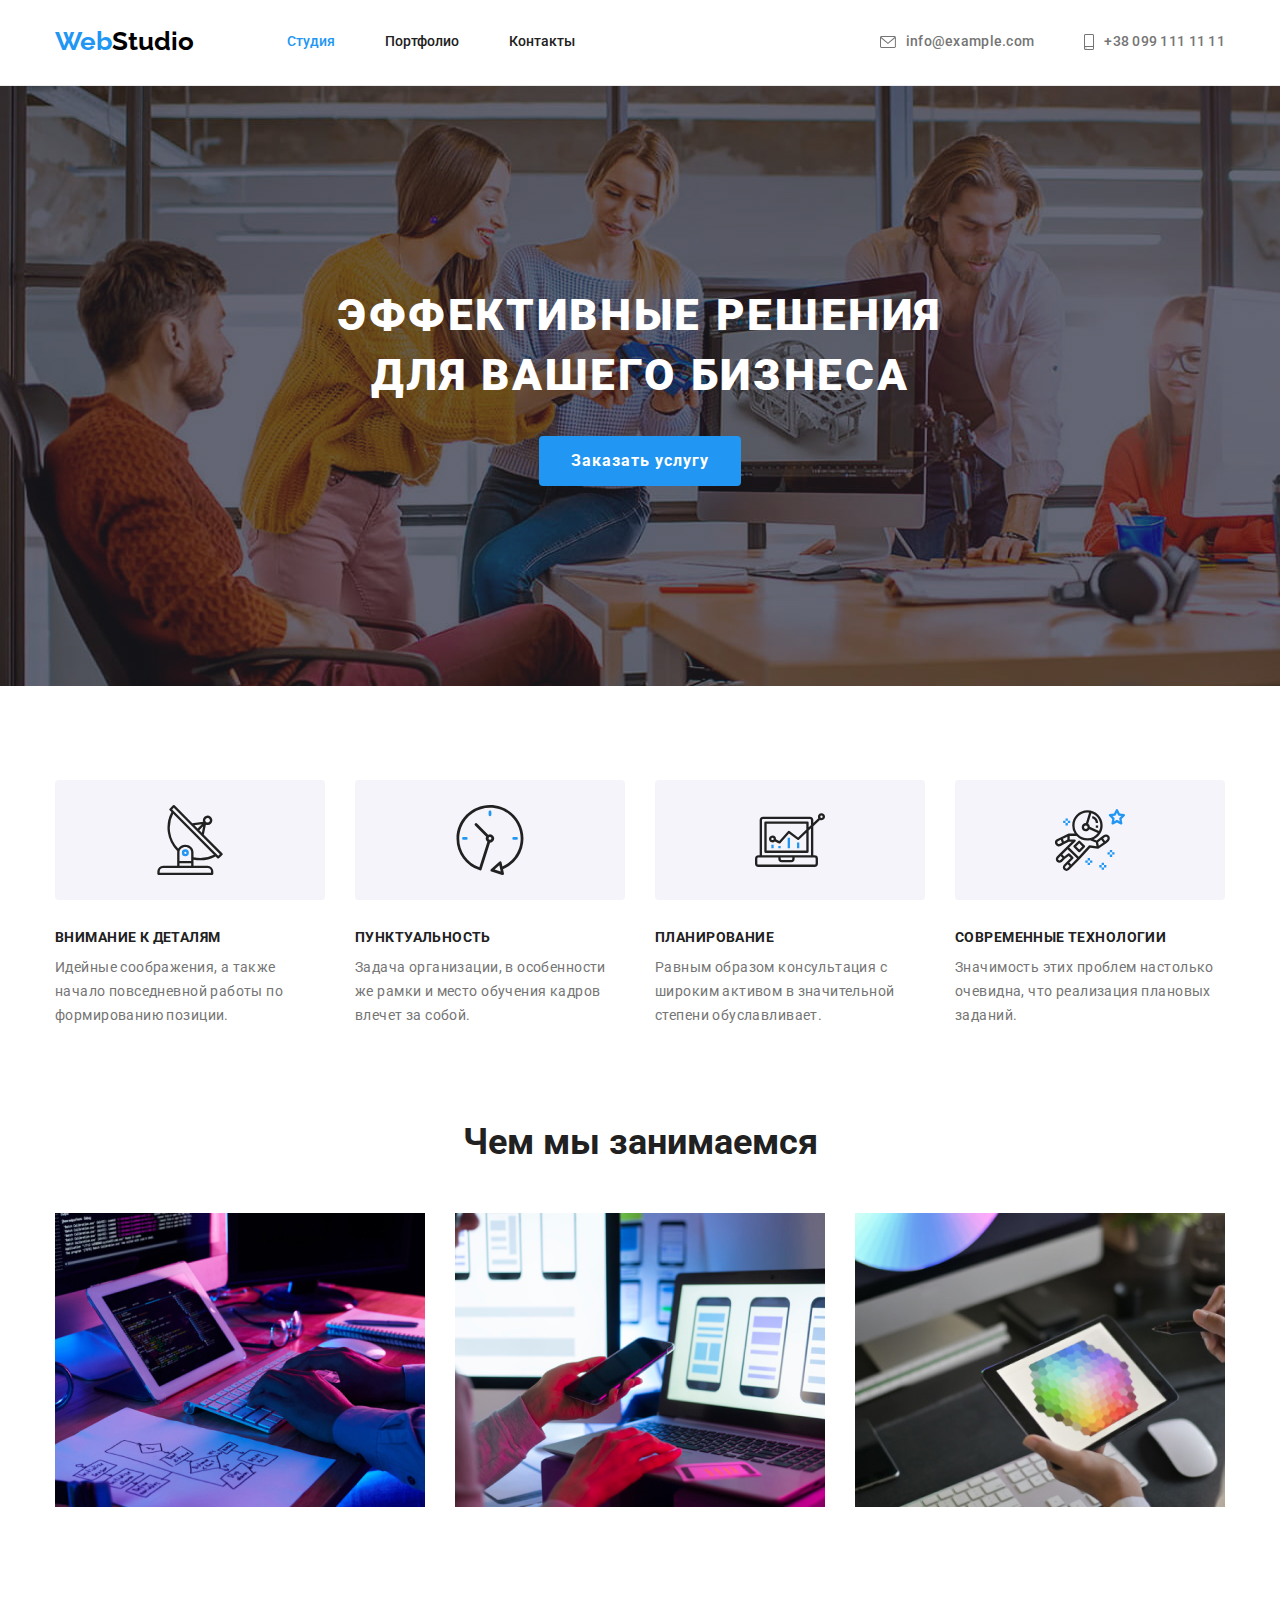
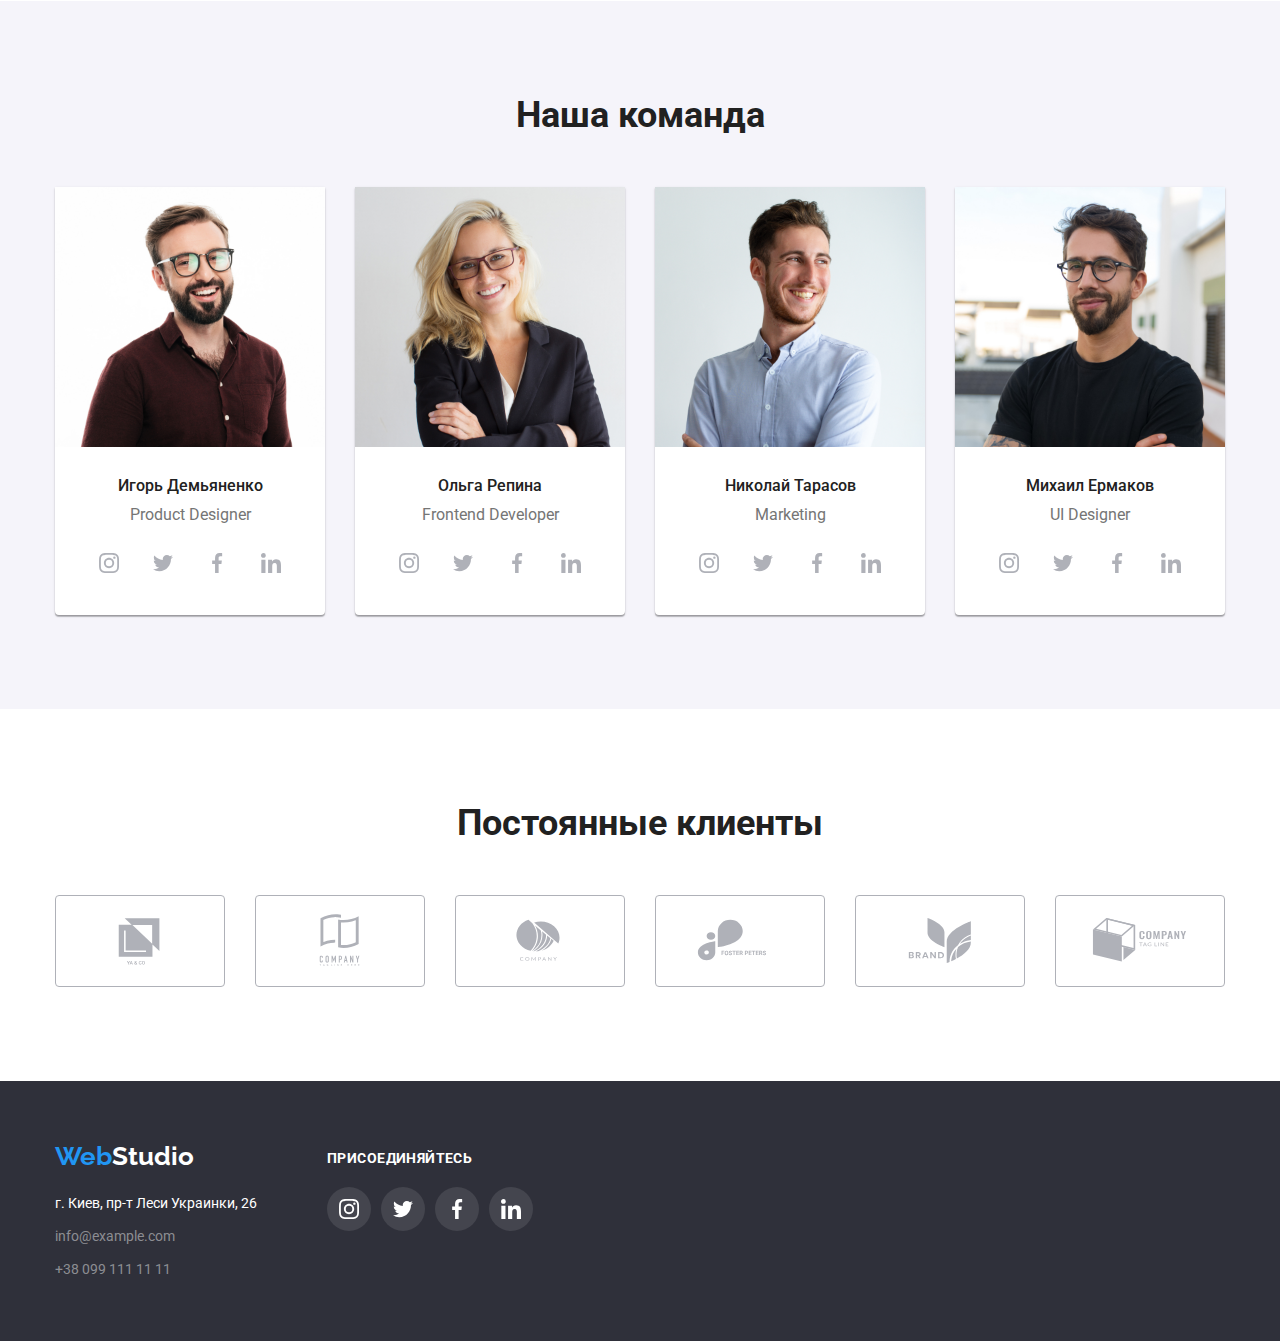
==== index.html @ 83540728 "Initial commit" ====
<!DOCTYPE html>
<html lang="ru">
  <head>
    <meta charset="UTF-8" />
    <meta name="description" content="A description of the page" />
    <title>Webstudio</title>
    <!--Основные шрифты-->
    <link rel="preconnect" href="https://fonts.googleapis.com" />
    <link rel="preconnect" href="https://fonts.gstatic.com" crossorigin />
    <link
      href="https://fonts.googleapis.com/css2?family=Raleway:wght@700&family=Roboto:wght@400;500;700;900&display=swap"
      rel="stylesheet"
    />

    <!-- modern-normalisd-->
    <link
      rel="stylesheet"
      href="https://cdn.jsdelivr.net/npm/modern-normalize@1.1.0/modern-normalize.min.css"
    />

    <link rel="stylesheet" href="./css/styles.css" />
  </head>

  <body>
    <!--шапка страницы-->
    <header class="header section">
      <div class="container main-nav-list">
        <nav class="header-main-nav">
          <a class="header-logo" lang="en" href="./index.html"
            ><span class="header-logo-accent">Web</span>Studio</a
          >

          <ul class="header-items">
            <li class="heder-nav-list">
              <a class="header-nav current" href="./index.html">Студия</a>
            </li>
            <li class="heder-nav-list">
              <a class="header-nav" href="portfolio.html">Портфолио</a>
            </li>
            <li class="heder-nav-list"><a class="header-nav" href="">Контакты</a></li>
          </ul>
        </nav>

        <ul class="header-contact-items">
          <li class="header-list">
            <a class="header-contact" href="mailto:info@example.com">
              <svg class="header-icon" width="16" height="12">
                <use class="icon-envelope" href="./imeges/icon/icons.svg#icon-envelope"></use>
              </svg>
              info@example.com
            </a>
          </li>
          <li class="header-list">
            <a class="header-contact" href="tel+380991111111">
              <svg class="header-icon" width="10" height="16">
                <use class="icon-smartphone" href="./imeges/icon/icons.svg#icon-smartphone"></use>
              </svg>
              +38 099 111 11 11
            </a>
          </li>
        </ul>
      </div>
    </header>

    <!--Основная часть страници-->
    <main>
      <!--Логотип страницы-->
      <section class="logo-section">
        <div class="container">
          <h1 class="logo-titel">Эффективные решения для вашего бизнеса</h1>
          <button class="logo-btn btn" type="button">Заказать услугу</button>
        </div>
      </section>

      <!--Особенности-->
      <section class="features section">
        <div class="container">
          <h2 hidden class="features-titel">Особенности</h2>
          <ul class="features-section">
            <li class="features-list">
              <div class="features-list-icon">
                <svg class="features-icon">
                  <use href="./imeges/icon/icons.svg#icon-antenna"></use>
                </svg>
              </div>
              <h3 class="titel">Внимание к деталям</h3>
              <p class="about-features">
                Идейные соображения, а также начало повседневной работы по формированию позиции.
              </p>
            </li>
            <li class="features-list">
              <div class="features-list-icon">
                <svg class="features-icon">
                  <use href="./imeges/icon/icons.svg#icon-clock"></use>
                </svg>
              </div>
              <h3 class="titel">Пунктуальность</h3>
              <p class="about-features">
                Задача организации, в особенности же рамки и место обучения кадров влечет за собой.
              </p>
            </li>
            <li class="features-list">
              <div class="features-list-icon">
                <svg class="features-icon">
                  <use href="./imeges/icon/icons.svg#icon-diagram"></use>
                </svg>
              </div>
              <h3 class="titel">Планирование</h3>
              <p class="about-features">
                Равным образом консультация с широким активом в значительной степени обуславливает.
              </p>
            </li>
            <li class="features-list">
              <div class="features-list-icon">
                <svg class="features-icon">
                  <use href="./imeges/icon/icons.svg#icon-astronaut"></use>
                </svg>
              </div>
              <h3 class="titel">Современные технологии</h3>
              <p class="about-features">
                Значимость этих проблем настолько очевидна, что реализация плановых заданий.
              </p>
            </li>
          </ul>
        </div>
      </section>

      <!--Примеры работ-->
      <section class="gallery-section section">
        <div class="container">
          <h2 class="gallery-titel">Чем мы занимаемся</h2>
          <ul class="list-foto">
            <li class="gellery-list">
              <img
                class="gellery-img"
                src="./imeges/box1.jpg"
                alt="стол с планшетоми клавиатурой и схемой работы"
                width="370"
              />
            </li>
            <li class="gellery-list">
              <img
                class="gellery-img"
                src="./imeges/box2.jpg"
                alt="телефон и ноутбук синхронизация телефона с ноутбуком"
                width="370"
              />
            </li>
            <li class="gellery-list">
              <img
                class="gellery-img"
                src="./imeges/box3.jpg"
                alt="выбор цветового тона"
                width="370"
              />
            </li>
          </ul>
        </div>
      </section>

      <!--Команда-->
      <section class="team section">
        <div class="container">
          <h2 class="team-titel">Наша команда</h2>
          <ul class="team-list">
            <li class="team-section">
              <img
                class="team-img"
                src="./imeges/card1.jpg"
                alt="Портрет парня тридцати лет в коричневой рубашке"
                width="270"
              />
              <div class="team-card">
                <h3 class="titel-person">Игорь Демьяненко</h3>
                <p class="team-position">Product Designer</p>
                <ul class="socials">
                  <li class="socials-list">
                    <a class="socials-link socials-icon-instagram" href="">
                      <svg class="socials-icon" width="20" height="20">
                        <use href="./imeges/icon/icons.svg#icon-instagram"></use>
                      </svg>
                    </a>
                  </li>
                  <li class="socials-list">
                    <a class="socials-link socials-icon-twitter" href="">
                      <svg class="socials-icon" width="20" height="20">
                        <use href="./imeges/icon/icons.svg#icon-twitter"></use>
                      </svg>
                    </a>
                  </li>
                  <li class="socials-list">
                    <a class="socials-link socials-icon-facebook" href="">
                      <svg class="socials-icon" width="20" height="20">
                        <use href="./imeges/icon/icons.svg#icon-facebook"></use>
                      </svg>
                    </a>
                  </li>
                  <li class="socials-list">
                    <a class="socials-link socials-icon-linkedin" href="">
                      <svg class="socials-icon" width="20" height="20">
                        <use href="./imeges/icon/icons.svg#icon-linkedin"></use>
                      </svg>
                    </a>
                  </li>
                </ul>
              </div>
            </li>
            <li class="team-section">
              <img
                class="team-img"
                src="./imeges/card2.jpg"
                alt="Портрет Молодая красивая блондинка в черном пиджаке"
                width="270"
              />
              <div class="team-card">
                <h3 class="titel-person">Ольга Репина</h3>
                <p class="team-position">Frontend Developer</p>
                <ul class="socials">
                  <li class="socials-list">
                    <a class="socials-link socials-icon-instagram" href="">
                      <svg class="socials-icon" width="20" height="20">
                        <use href="./imeges/icon/icons.svg#icon-instagram"></use>
                      </svg>
                    </a>
                  </li>
                  <li class="socials-list">
                    <a class="socials-link socials-icon-twitter" href="">
                      <svg class="socials-icon" width="20" height="20">
                        <use href="./imeges/icon/icons.svg#icon-twitter"></use>
                      </svg>
                    </a>
                  </li>
                  <li class="socials-list">
                    <a class="socials-link socials-icon-facebook" href="">
                      <svg class="socials-icon" width="20" height="20">
                        <use href="./imeges/icon/icons.svg#icon-facebook"></use>
                      </svg>
                    </a>
                  </li>
                  <li class="socials-list">
                    <a class="socials-link socials-icon-linkedin" href="">
                      <svg class="socials-icon" width="20" height="20">
                        <use href="./imeges/icon/icons.svg#icon-linkedin"></use>
                      </svg>
                    </a>
                  </li>
                </ul>
              </div>
            </li>
            <li class="team-section">
              <img
                class="team-img"
                src="./imeges/card3.jpg"
                alt="Портрет. Веселый брюнет в голубой рубашке"
                width="270"
              />
              <div class="team-card">
                <h3 class="titel-person">Николай Тарасов</h3>
                <p class="team-position">Marketing</p>
                <ul class="socials">
                  <li class="socials-list">
                    <a class="socials-link socials-icon-instagram" href="">
                      <svg class="socials-icon" width="20" height="20">
                        <use href="./imeges/icon/icons.svg#icon-instagram"></use>
                      </svg>
                    </a>
                  </li>
                  <li class="socials-list">
                    <a class="socials-link socials-icon-twitter" href="">
                      <svg class="socials-icon" width="20" height="20">
                        <use href="./imeges/icon/icons.svg#icon-twitter"></use>
                      </svg>
                    </a>
                  </li>
                  <li class="socials-list">
                    <a class="socials-link socials-icon-facebook" href="">
                      <svg class="socials-icon" width="20" height="20">
                        <use href="./imeges/icon/icons.svg#icon-facebook"></use>
                      </svg>
                    </a>
                  </li>
                  <li class="socials-list">
                    <a class="socials-link socials-icon-linkedin" href="">
                      <svg class="socials-icon" width="20" height="20">
                        <use href="./imeges/icon/icons.svg#icon-linkedin"></use>
                      </svg>
                    </a>
                  </li>
                </ul>
              </div>
            </li>
            <li class="team-section">
              <img
                class="team-img"
                src="./imeges/card4.jpg"
                alt="портрет парня в черной рубаке на улице"
                width="270"
              />
              <div class="team-card">
                <h3 class="titel-person">Михаил Ермаков</h3>
                <p class="team-position">UI Designer</p>
                <ul class="socials">
                  <li class="socials-list">
                    <a class="socials-link socials-icon-instagram" href="">
                      <svg class="socials-icon" width="20" height="20">
                        <use href="./imeges/icon/icons.svg#icon-instagram"></use>
                      </svg>
                    </a>
                  </li>
                  <li class="socials-list">
                    <a class="socials-link socials-icon-twitter" href="">
                      <svg class="socials-icon" width="20" height="20">
                        <use href="./imeges/icon/icons.svg#icon-twitter"></use>
                      </svg>
                    </a>
                  </li>
                  <li class="socials-list">
                    <a class="socials-link socials-icon-facebook" href="">
                      <svg class="socials-icon" width="20" height="20">
                        <use href="./imeges/icon/icons.svg#icon-facebook"></use>
                      </svg>
                    </a>
                  </li>
                  <li class="socials-list">
                    <a class="socials-link socials-icon-linkedin" href="">
                      <svg class="socials-icon" width="20" height="20">
                        <use href="./imeges/icon/icons.svg#icon-linkedin"></use>
                      </svg>
                    </a>
                  </li>
                </ul>
              </div>
            </li>
          </ul>
        </div>
      </section>

      <!--Постоянные клиенты-->
      <section class="clients section">
        <div class="container">
          <h2 class="clients-titel">Постоянные клиенты</h2>
          <ul class="clients-list">
            <li class="clients-cards">
              <a class="clients-link-logo" href="">
                <svg class="clients-logo">
                  <use href="./imeges/icon/icons.svg#icon-Logo1"></use>
                </svg>
              </a>
            </li>
            <li class="clients-cards">
              <a class="clients-link-logo" href="">
                <svg class="clients-logo">
                  <use href="./imeges/icon/icons.svg#icon-Logo2"></use>
                </svg>
              </a>
            </li>
            <li class="clients-cards">
              <a class="clients-link-logo" href="">
                <svg class="clients-logo">
                  <use href="./imeges/icon/icons.svg#icon-Logo3"></use>
                </svg>
              </a>
            </li>
            <li class="clients-cards">
              <a class="clients-link-logo" href="">
                <svg class="clients-logo">
                  <use href="./imeges/icon/icons.svg#icon-Logo4"></use>
                </svg>
              </a>
            </li>
            <li class="clients-cards">
              <a class="clients-link-logo" href="">
                <svg class="clients-logo">
                  <use href="./imeges/icon/icons.svg#icon-Logo5"></use>
                </svg>
              </a>
            </li>

            <li class="clients-cards">
              <a class="clients-link-logo" href="">
                <svg class="clients-logo">
                  <use href="./imeges/icon/icons.svg#icon-Logo6"></use>
                </svg>
              </a>
            </li>
          </ul>
        </div>
      </section>
    </main>
    <!--Подвал-->
    <footer class="footer">
      <div class="container">
        <div class="address-section">
          <a class="footer-logo" lang="en" href="./index.html">
            <span class="footer-logo-accent">Web</span>Studio</a
          >
          <address class="address">
            <ul class="address-list">
              <li class="footer-contact-list">
                <a class="footer-contact-adress" href="google.maps.г.Киев,пр-т-Леси-Украинки,26">
                  г. Киев, пр-т Леси Украинки, 26</a
                >
              </li>
              <li class="footer-contact-list">
                <a class="footer-contact" href="mailto:info@example.com">info@example.com</a>
              </li>
              <li class="footer-contact-list">
                <a class="footer-contact" href="tel+380991111111">+38 099 111 11 11</a>
              </li>
            </ul>
          </address>
        </div>
        <!--Соц.сети подвл-->

        <div class="footer-social-list">
          <p class="footer-titel-link">Присоединяйтесь</p>
          <ul class="footer-socials">
            <li class="footer-link-list">
              <a class="footer-linc-icon" href="">
                <svg class="footer-icon" width="20px" height="20px">
                  <use href="./imeges/icon/icons.svg#icon-instagram"></use>
                </svg>
              </a>
            </li>
            <li class="footer-link-list">
              <a class="footer-linc-icon" href="">
                <svg class="footer-icon" width="20px" height="20px">
                  <use href="./imeges/icon/icons.svg#icon-twitter"></use>
                </svg>
              </a>
            </li>
            <li class="footer-link-list">
              <a class="footer-linc-icon" href="">
                <svg class="footer-icon" width="20px" height="20px">
                  <use href="./imeges/icon/icons.svg#icon-facebook"></use>
                </svg>
              </a>
            </li>
            <li class="footer-link-list">
              <a class="footer-linc-icon" href="">
                <svg class="footer-icon" width="20px" height="20px">
                  <use href="./imeges/icon/icons.svg#icon-linkedin"></use>
                </svg>
              </a>
            </li>
          </ul>
        </div>
      </div>
    </footer>
  </body>
</html>
---- css/styles.css ----
:root {
  --primery-text-color: #757575;
  
  --titel-text-color: #212121;
  --accent-text-color: #2196f3;
  --heder-logo-color: #000000;
  --icon-color:#AFB1B8;
  --main-background-color: #ffffff;
  --section-fond-color: #2f303a;
  --border-portfolio: #eeeeee;
  --text-color-logo-adres-btn: #ffffff;
  --text-footer: #8C8D92;
  --filter-btn-tim-fon: #f5f4fa;
  --logo-btn-hover: #188ce8;
  --footer-icon: #44454E;
  --portfolio-section-gap: 30px;
}

*,
*::before *::after {
  box-sizing: border-box;
}
/*Основные правки для всей страницы*/

body {
  background-color: var(--main-background-color);
  font-family: 'Roboto', sans-serif;
  font-size: 14px;
  line-height: 1.5;
  color: var(--primery-text-color);
}

h1,
h2,
h3,
h4,
h5,
h6,
p {
  margin-top: 0;
  margin-bottom: 0;
}

ul {
  padding-left: 0;
  margin-top: 0;
  margin-bottom: 0;
  list-style: none;
}

img {
  display: block;
  max-width: 100%;
  height: auto;
}

.container {
  width: 1200px;
  padding-left: 15px;
  padding-right: 15px;
  margin-right: auto;
  margin-left: auto;
}
.section {
  padding-top: 94px;
  padding-bottom: 94px;
}
/*шапка страницы*/
.header {
  padding-top: 24px;
  padding-bottom: 25px;
  border-bottom: 1px solid #ececec;
  flex-wrap: nowrap;
}

/*header-main-nav*/
.header-main-nav {
  display: flex;
  align-items: center;
}

/*Логотип в хедере*/

.header-logo {
  margin-right: 93px;
  font-family: Raleway;
  color: var(--heder-logo-color);
  font-size: 26px;
  font-weight: bold;
  text-decoration: none;
  cursor: default;
  line-height: 1.2;
}

.header-logo-accent {
  color: var(--accent-text-color);
}

.header-items {
  display: flex;
}

.heder-nav-list {
  margin-right: 50px;
}
.heder-nav-list:last-child {
  margin-right: 0;
}

.header-nav {
  color: var(--titel-text-color);

  padding-top: 10px;
  padding-bottom: 10px;
  display: block;

  font-weight: 500;
  text-decoration: none;

  line-height: 1.14;
}
.header-nav:hover,
.header-nav:focus {
  color: var(--accent-text-color);
}
.header-nav.current {
  color: var(--accent-text-color);
}

/* .heder-contact-list {}*/
 

.header-contact-items {
  margin-left: auto;
  display: flex;
  align-items: center
}
.main-nav-list {
  display: flex;
}
.header-list {
  margin-left: 50px;
}

.header-list:first-child {
  margin-left: 0;
}

.header-contact {
  display: flex;
  align-items: center;
  color: var(--primery-text-color);
  text-decoration: none;
  font-weight: 500;
  line-height: 1.14;
  letter-spacing: 0.02em;
}
.header-contact:hover,
.header-contact:focus {
  color: var(--accent-text-color);
}

.header-icon {
  display: inline-block;
  margin-right: 10px;
  fill: currentColor;
 
}

/*Логотип страницы*/
.logo-section {

  padding-top: 200px;
  padding-bottom: 200px;
  text-align: center;
  background-color: var(--section-fond-color);

  max-width: 1600px;
  min-height: 600px;
  margin-left: auto;
  margin-right: auto;
  
  background-image: linear-gradient(to right,rgba(47, 48, 58, 0.4),rgba(47, 48, 58, 0.4)),
  url(../imeges/imgfon.jpg);
  background-size: cover;
  background-repeat: no-repeat;
}

.logo-titel {
  width: 696px;
  margin: auto;
  color: var(--text-color-logo-adres-btn);
  font-size: 44px;
  font-weight: 900;
  line-height: 1.36;
  letter-spacing: 0.06em;
  font-family: Roboto;
  text-transform: uppercase;
}

.logo-btn {
  margin-top: 30px;
  padding: 10px 32px;
  min-width: 13px;
  color: var(--text-color-logo-adres-btn);
  background-color: var(--accent-text-color);
  font-size: 16px;
  font-weight: bold;
  cursor: pointer;
  line-height: 1.87;
  align-items: center;
  letter-spacing: 0.06em;
  border-radius: 4px;
  border: 0;
}
.logo-btn:hover,
.logo-btn:focus {
  background-color: var(--logo-btn-hover);
}

/*Основная часть страници*/

/*Особенности*/
.features {
  width: 1200px;
  margin: auto;
}
.features-list-icon{
  display: flex;
  align-items: center;
  justify-content: center;
  background: var(--filter-btn-tim-fon);
  border-radius: 4px;
  padding: 0;
  margin-bottom: 30px;
  width: 270px;
  height: 120px;
}

.features-icon{
  
  margin: 0px;
  width: 70px;
  height: 70px;
}

.titel {
  margin-bottom: 10px;
  color: var(--titel-text-color);
  font-weight: bold;
  font-size: 14px;
  line-height: 1.14;
  letter-spacing: 0.03em;
  text-transform: uppercase;
}
.features-section {
  display: flex;
  margin-top: 0;
  margin-bottom: 0;
}

.features-list {
  letter-spacing: 0.03em;
  margin-right: 30px;
  width: 270px;
}
.features-list:last-child {
  margin-right: 0;
}

.about-features {
  color: var(--primery-text-color);
  line-height: 1.71;
  letter-spacing: 0, 03em;
}

/*Примеры робот*/

.gallery-section {
  padding-top: 0;
}

.list-foto {
  display: flex;
}

.gallery-titel {
  margin-bottom: 50px;
  color: var(--titel-text-color);
  font-weight: bold;
  font-size: 36px;
  line-height: 1.16;
  text-align: center;
}
.gellery-list {
  margin-right: 30px;
}
.gellery-list:last-child {
  margin-right: 0;
}

/*Команда   */
.team {
  background-color: var(--filter-btn-tim-fon);
}
.team-list {
  display: flex;
}
.team-titel {
  margin-bottom: 50px;
  text-align: center;
  font-size: 36px;
  line-height: 1.16;
}
.team-section {
  text-align: center;
  margin-right: 30px;
  border-radius: 0px 0px 4px 4px;
  box-shadow: 0px 1px 3px rgba(0, 0, 0, 0.12), 0px 1px 1px rgba(0, 0, 0, 0.14),
    0px 2px 1px rgba(0, 0, 0, 0.2);
  background: var(--main-background-color);
}
.team-section:last-child {
  margin-right: 0;
}
.team-img {
  margin-bottom: 30px;
}

.team-titel,
.titel {
  color: var(--titel-text-color);
}
.titel-person {
  margin-bottom: 10px;
  color: var(--titel-text-color);
  font-weight: 500;
  font-size: 16px;
  line-height: 1.18;
}

.team-position {
  margin-bottom: 16px;
  color: var(--primery-text-color);
  font-size: 16px;
  line-height: 1.18;
}
/* Иконки соц.сетей*/
.socials{
  display: flex;
  justify-content: center;
  gap: 10px;
  margin: 16px 30px 30px 30px;
  
}

.socials-link {
  display: flex; 
  justify-content: center;
  align-items: center;
  border-radius: 50%;
  width: 44px;
  height: 44px;
  fill: var(--icon-color);
}

.socials-link:hover,
.socials-link:focus{
  fill: var(--text-color-logo-adres-btn);
  background: var(--accent-text-color);
}


/*Постоянные клиенты*/

.clients-titel{
 margin-bottom: 50px;
 text-align: center;
 font-size: 36px;
 line-height: 1.16;
 color: var(--titel-text-color);
}
.clients-list{
  display: flex;
  gap: 30px;
}

.clients-link-logo {
  display: flex;
    align-items: center;
    justify-content: center;
    width: 170px;
    height: 92px;
    border: 1px solid var(--icon-color);
    border-radius: 4px;
}

.clients-link-logo:hover,
.clients-link-logo:focus{
border-color: var(--accent-text-color);
}

.clients-link-logo:hover >
.clients-logo,
.clients-link-logo:focus >
.clients-logo{
  fill: var(--accent-text-color);
}

.clients-logo{
width: 106px;
height: 60px;
fill: var(--icon-color);
}

.clients-logo:hover,
.clients-logo:focus{
 fill: var(--accent-text-color) ;
}



/*Подвал */
.footer .container{
  display: flex;
}

.footer {
  padding-top: 60px;
  padding-bottom: 60px;
  background-color: var(--section-fond-color);
}

.footer-logo {
  display: block;
  font-family: Raleway;
  color: var(--text-color-logo-adres-btn);
  font-weight: bold;
  text-decoration: none;
  cursor: default;
  font-size: 26px;
  line-height: 1.19;
  margin-bottom: 20px;
  
}

.footer-logo-accent {
  color: var(--accent-text-color);
}

.footer-contact-list {
  margin-bottom: 9px;
}
.footer-contact-list:last-child {
  margin-bottom: 0px;
}
.footer-contact-adress {
  color: var(--text-color-logo-adres-btn);
  text-decoration: none;

  line-height: 1.71;
  font-style: normal;
  display: block;
}

.footer-contact{
  text-decoration: none;
    line-height: 1.71;
    font-style: normal;
    display: block;
    color: var(--text-footer);
}

.footer-contact:hover,
.footer-contact:focus {
  color: var(--text-color-logo-adres-btn);
}

/*Социальные сети футер*/
.footer-social-list{
  display: inline-block;
  width: 206px;
  height: 80px;
  justify-content: center;
  align-items: center;
  margin-top: 10px;
  margin-left: 70px;
}

.footer-titel-link {
  margin-bottom: 20px;
  color: var(--text-color-logo-adres-btn);
  font-weight: bold;
  font-size: 14px;
  line-height: 1.14;
  letter-spacing: 0.03em;
  text-transform: uppercase;
}
.footer-socials{
  display: flex;
}
.footer-link-list{
margin-right: 10px;
}
.footer-link-list:last-child{
margin-right: 0px;
}

.footer-linc-icon{ 
  display: inline-flex;
  justify-content: center;
  align-items: center;
  border-radius: 50%;
  width: 44px;
  height: 44px;
  background-color: var(--footer-icon);
}


.footer-linc-icon:hover,
.footer-linc-icon:focus{
background-color: var(--accent-text-color);
}

.footer-icon{
fill: var(--text-color-logo-adres-btn);
  
}

/*Портфолио*/

/*Кнопки фильтра*/
.list-btn {
  display: flex;
  justify-content: center;
  margin-bottom: 50px;
}

.filtr-btn {
  margin-right: 8px;
  padding: 6px 22px;
  letter-spacing: 0.06em;
  border-radius: 4px;
  border: 0;

  color: var(--titel-text-color);
  background: var(--filter-btn-tim-fon);
  font-size: 16px;
  font-weight: 500;
  cursor: pointer;
  line-height: 1.62;
}
.filtr-btn:hover,
.filtr-btn:focus {
  color: var(--text-color-logo-adres-btn);
  background: var(--accent-text-color);
  box-shadow: 0px 3px 1px rgba(0, 0, 0, 0.1), 0px 1px 2px rgba(0, 0, 0, 0.08), 0px 2px 2px rgba(0, 0, 0, 0.12);
}

.activ-btn{
  color: var(--text-color-logo-adres-btn);
    background: var(--accent-text-color);
}

/* Галерея портфолио */
.list-portfolio {
  display: flex;
  flex-wrap: wrap;
}

.list-portfolio > .portfolio-section {
  width: calc((100% - 60px) / 3);
  margin-right: 30px;
  margin-bottom: 30px;
}

.portfolio-link {
  display: block;
  text-decoration: none;
}

.portfolio-link:hover,
.portfolio-link:focus{
  box-shadow: 0px 1px 1px rgba(0, 0, 0, 0.12), 0px 4px 4px rgba(0, 0, 0, 0.06), 1px 4px 6px rgba(0, 0, 0, 0.16);
}

.portfolio-section:nth-child(3n) {
  margin-right: 0;
}

.portfolio-section:nth-last-child(-n + 3) {
  margin-bottom: 0;
}
.portfolio-card {
  border-left: 1px solid var(--border-portfolio);
  border-right: 1px solid var(--border-portfolio);
  border-bottom: 1px solid var(--border-portfolio);
  padding: 20px 24px;
}
.portfolio-titel {
  margin-bottom: 4px;
  color: var(--titel-text-color);
  font-weight: bold;
  font-size: 18px;
  line-height: 2;
  letter-spacing: 0.06em;
}
.about-portfolio {
  color: var(--primery-text-color);
  font-size: 16px;
  line-height: 1.87;
}
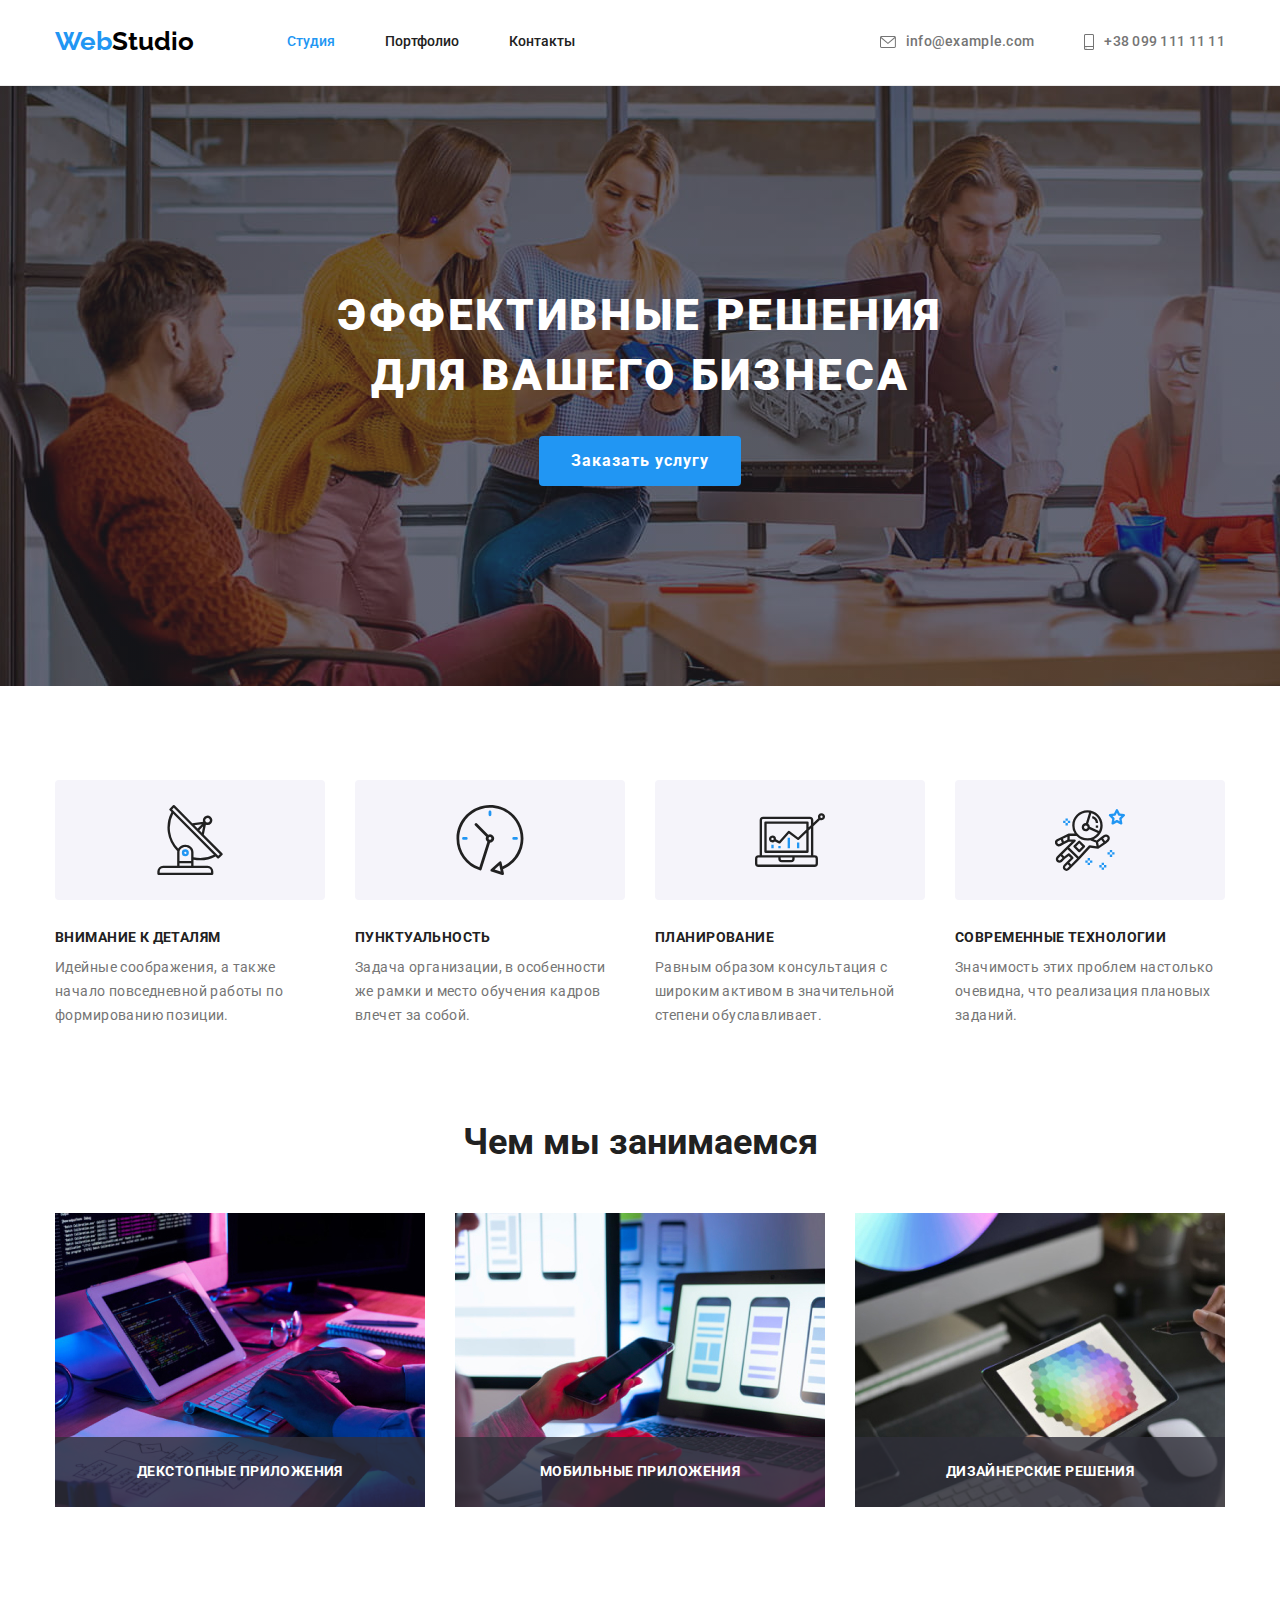
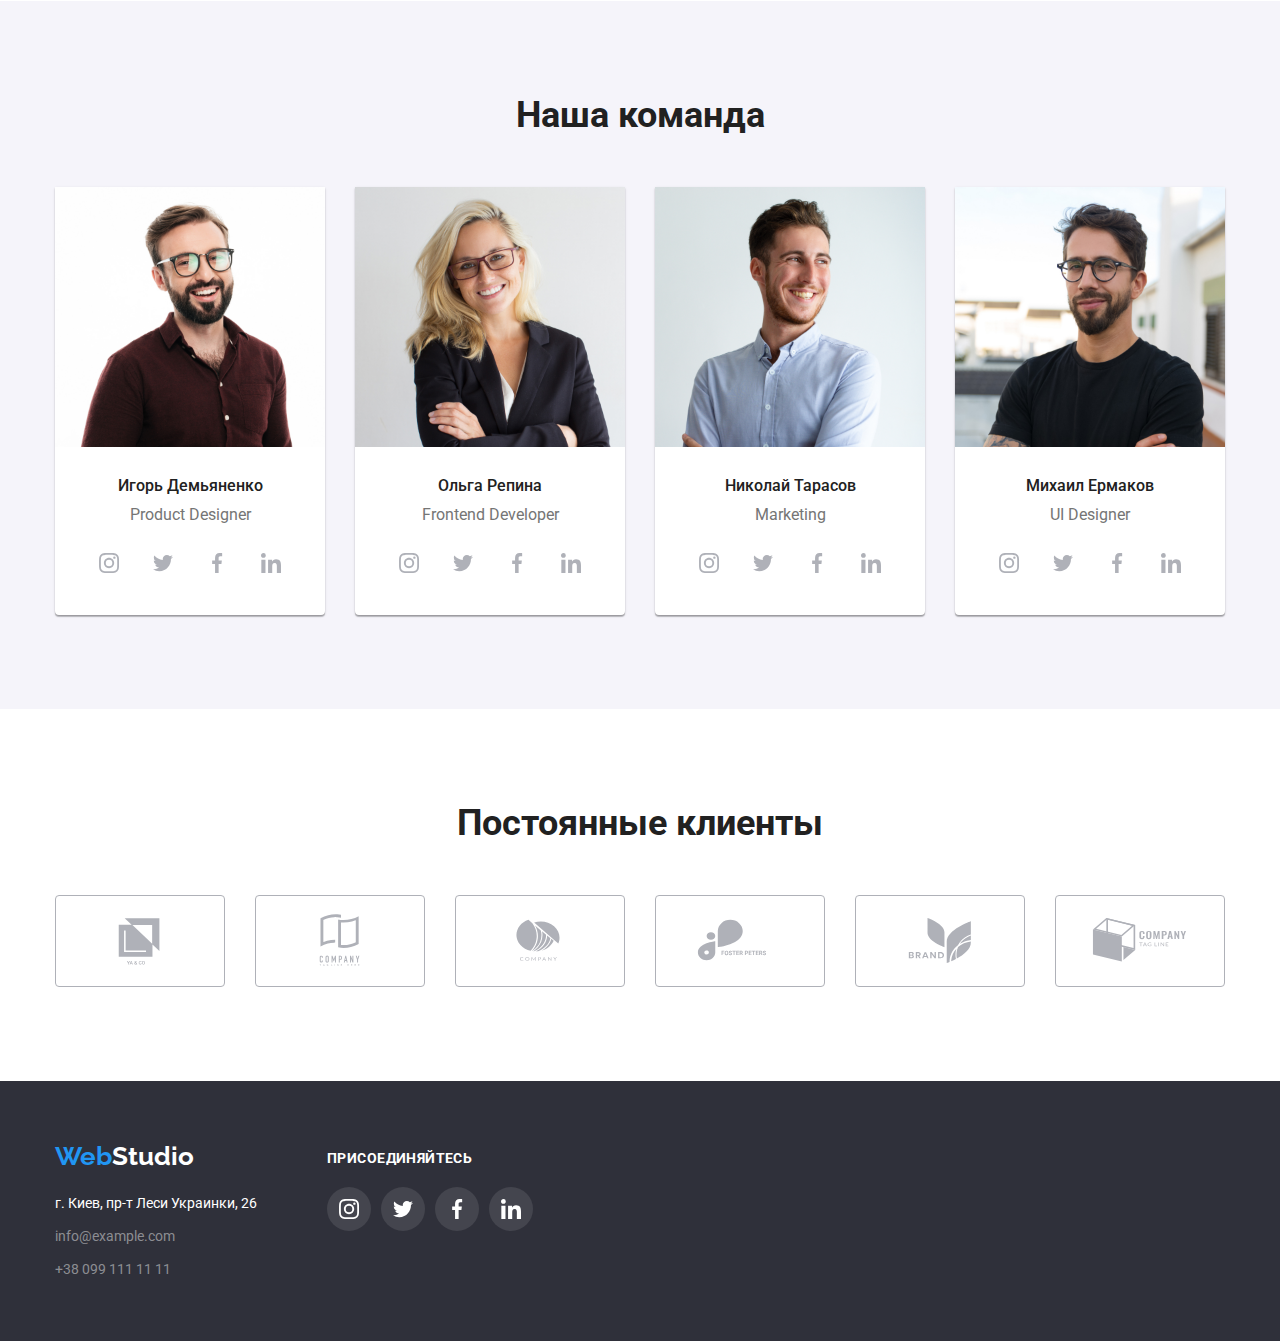
==== commit 8dc3dd71: "оформила секцию-чем мы занимаемся" ====
--- a/index.html
+++ b/index.html
@@ -137,6 +137,9 @@
                 alt="стол с планшетоми клавиатурой и схемой работы"
                 width="370"
               />
+              <div class="gellery-modal">
+                <p class="gellery-text">Декстопные приложения</p>
+              </div>
             </li>
             <li class="gellery-list">
               <img
@@ -145,6 +148,9 @@
                 alt="телефон и ноутбук синхронизация телефона с ноутбуком"
                 width="370"
               />
+              <div class="gellery-modal">
+                <p class="gellery-text">Мобильные приложения</p>
+              </div>
             </li>
             <li class="gellery-list">
               <img
@@ -153,6 +159,9 @@
                 alt="выбор цветового тона"
                 width="370"
               />
+              <div class="gellery-modal">
+                <p class="gellery-text">Дизайнерские решения</p>
+              </div>
             </li>
           </ul>
         </div>
--- a/css/styles.css
+++ b/css/styles.css
@@ -14,6 +14,8 @@
   --logo-btn-hover: #188ce8;
   --footer-icon: #44454E;
   --portfolio-section-gap: 30px;
+
+  --animation: cubic-bezier(0.4, 0, 0.2, 1);
 }
 
 *,
@@ -118,6 +120,10 @@
   text-decoration: none;
 
   line-height: 1.14;
+
+  transition-property: color;
+  transition-duration: 250ms;
+  transition-timing-function:var(--animation);
 }
 .header-nav:hover,
 .header-nav:focus {
@@ -154,6 +160,11 @@
   font-weight: 500;
   line-height: 1.14;
   letter-spacing: 0.02em;
+
+  transition-property: color;
+  transition-duration: 250ms;
+  transition-timing-function: var(--animation);
+
 }
 .header-contact:hover,
 .header-contact:focus {
@@ -212,6 +223,10 @@
   letter-spacing: 0.06em;
   border-radius: 4px;
   border: 0;
+
+  transition-property: background-color;
+  transition-duration: 250ms;
+  transition-timing-function: var(--animation);
 }
 .logo-btn:hover,
 .logo-btn:focus {
@@ -238,7 +253,6 @@
 }
 
 .features-icon{
-  
   margin: 0px;
   width: 70px;
   height: 70px;
@@ -293,10 +307,38 @@
   text-align: center;
 }
 .gellery-list {
+  position: relative;
   margin-right: 30px;
 }
 .gellery-list:last-child {
   margin-right: 0;
+
+}
+
+
+.gellery-modal{
+  display: flex;
+  justify-content: center;
+  align-items: center;
+  position: absolute;
+  bottom: 0px;
+  width: 370px;
+  height: 70px;
+  background-color:rgba(47, 48, 58, 0.8);
+ 
+}
+.gellery-text{
+  color: var(--text-color-logo-adres-btn);
+      font-weight: bold;
+        font-size: 14px;
+        line-height: 1.14;
+        letter-spacing: 0.03em;
+        text-transform: uppercase;
+ /* text-align: center;
+ font-weight: bold;
+  font-size: 14px;
+  line-height: 1.14;
+  letter-spacing: 0.03em; */
 }
 
 /*Команда   */
@@ -362,12 +404,17 @@
   width: 44px;
   height: 44px;
   fill: var(--icon-color);
+
+  transition-property: fill;
+  transition-property: background-color;
+  transition-duration: 250ms;
+  transition-timing-function: var(--animation);
 }
 
 .socials-link:hover,
 .socials-link:focus{
   fill: var(--text-color-logo-adres-btn);
-  background: var(--accent-text-color);
+  background-color: var(--accent-text-color);
 }
 
 
@@ -393,6 +440,11 @@
     height: 92px;
     border: 1px solid var(--icon-color);
     border-radius: 4px;
+
+    transition-property: border-color;
+    transition-property: fill;
+    transition-duration: 250ms;
+    transition-timing-function: var(--animation);
 }
 
 .clients-link-logo:hover,
@@ -411,6 +463,10 @@
 width: 106px;
 height: 60px;
 fill: var(--icon-color);
+
+transition-property:fill;
+transition-duration: 250ms;
+transition-timing-function: var(--animation);
 }
 
 .clients-logo:hover,
@@ -469,6 +525,10 @@
     font-style: normal;
     display: block;
     color: var(--text-footer);
+
+    transition-property: color;
+    transition-duration: 250ms;
+    transition-timing-function: var(--animation);
 }
 
 .footer-contact:hover,
@@ -514,8 +574,11 @@
   width: 44px;
   height: 44px;
   background-color: var(--footer-icon);
-}
-
+
+  transition-property: background-color;
+  transition-duration: 250ms;
+  transition-timing-function: var(--animation);
+}
 
 .footer-linc-icon:hover,
 .footer-linc-icon:focus{
@@ -549,6 +612,10 @@
   font-weight: 500;
   cursor: pointer;
   line-height: 1.62;
+
+  transition-property:color ;
+  transition-duration: 250ms;
+  transition-timing-function: var(--animation);
 }
 .filtr-btn:hover,
 .filtr-btn:focus {
@@ -577,6 +644,10 @@
 .portfolio-link {
   display: block;
   text-decoration: none;
+
+  transition-property: box-shadov;
+  transition-duration: 250ms;
+  transition-timing-function: var(--animation);
 }
 
 .portfolio-link:hover,
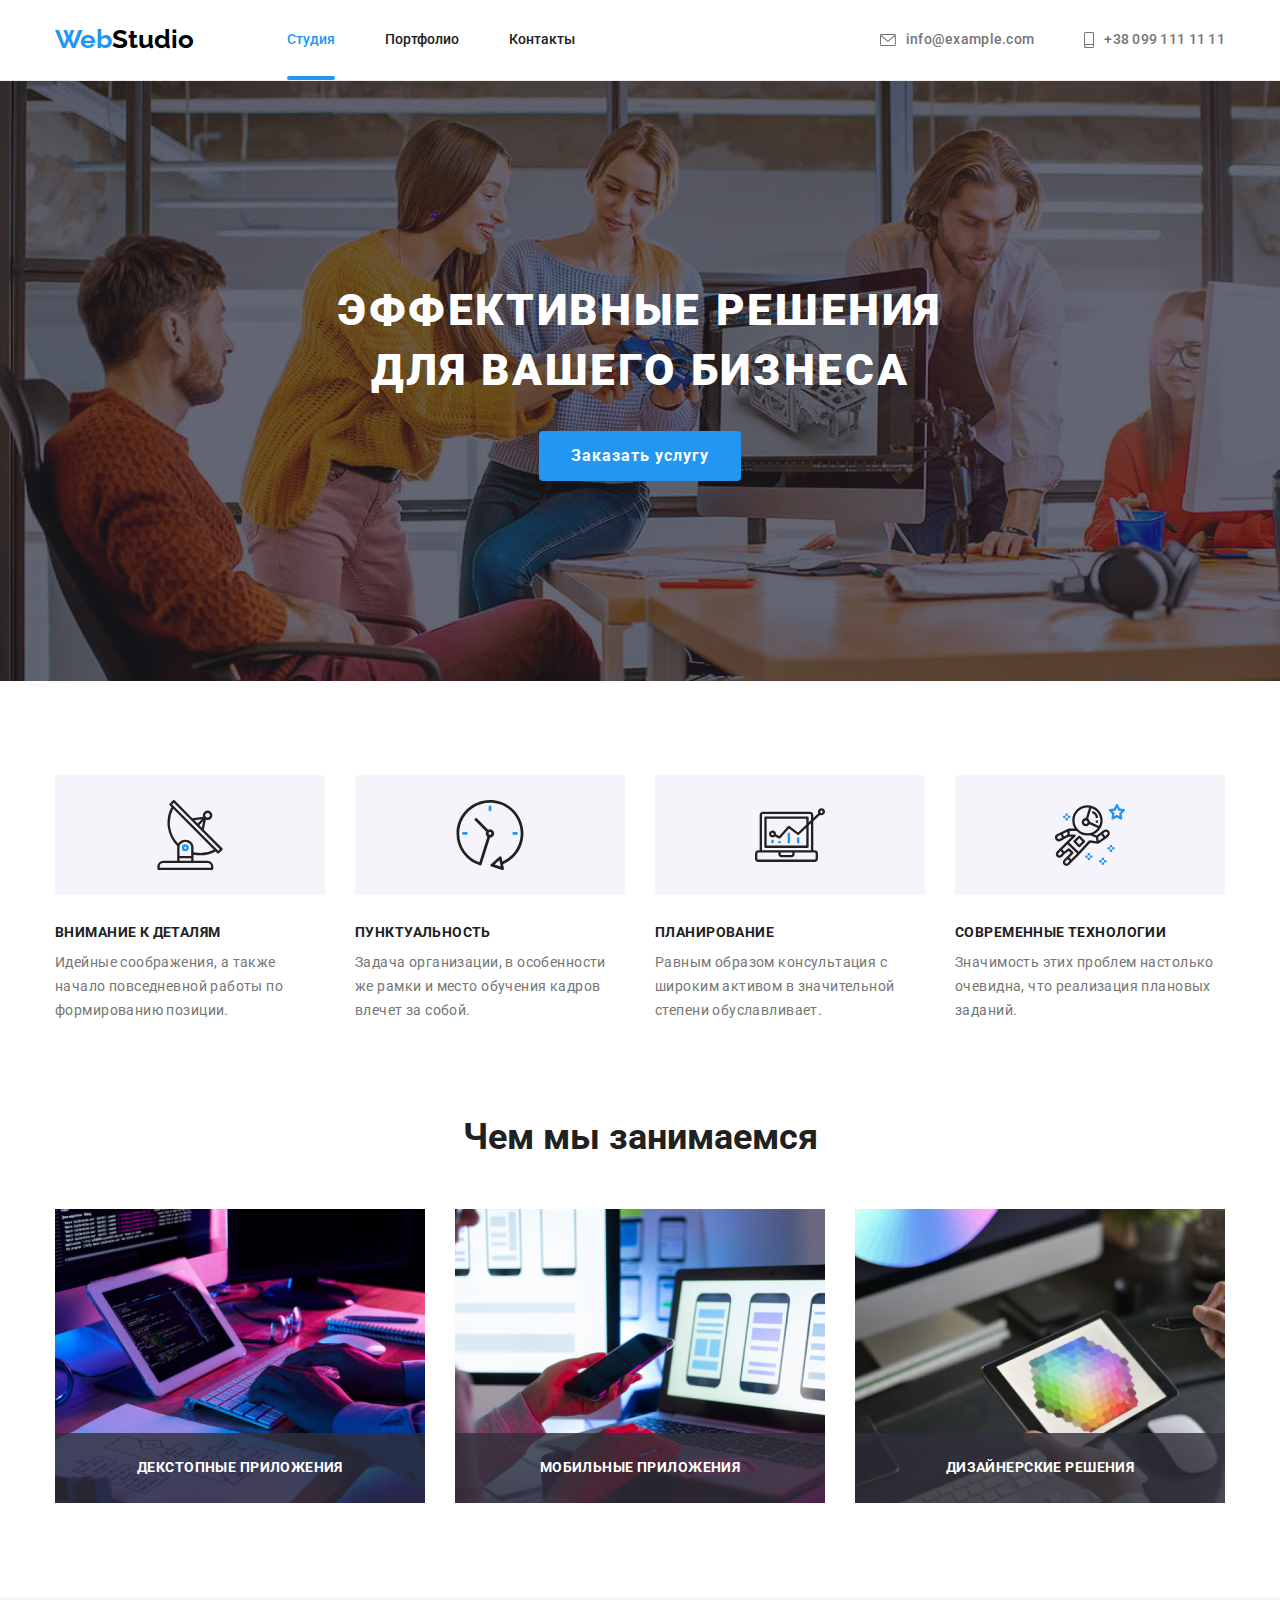
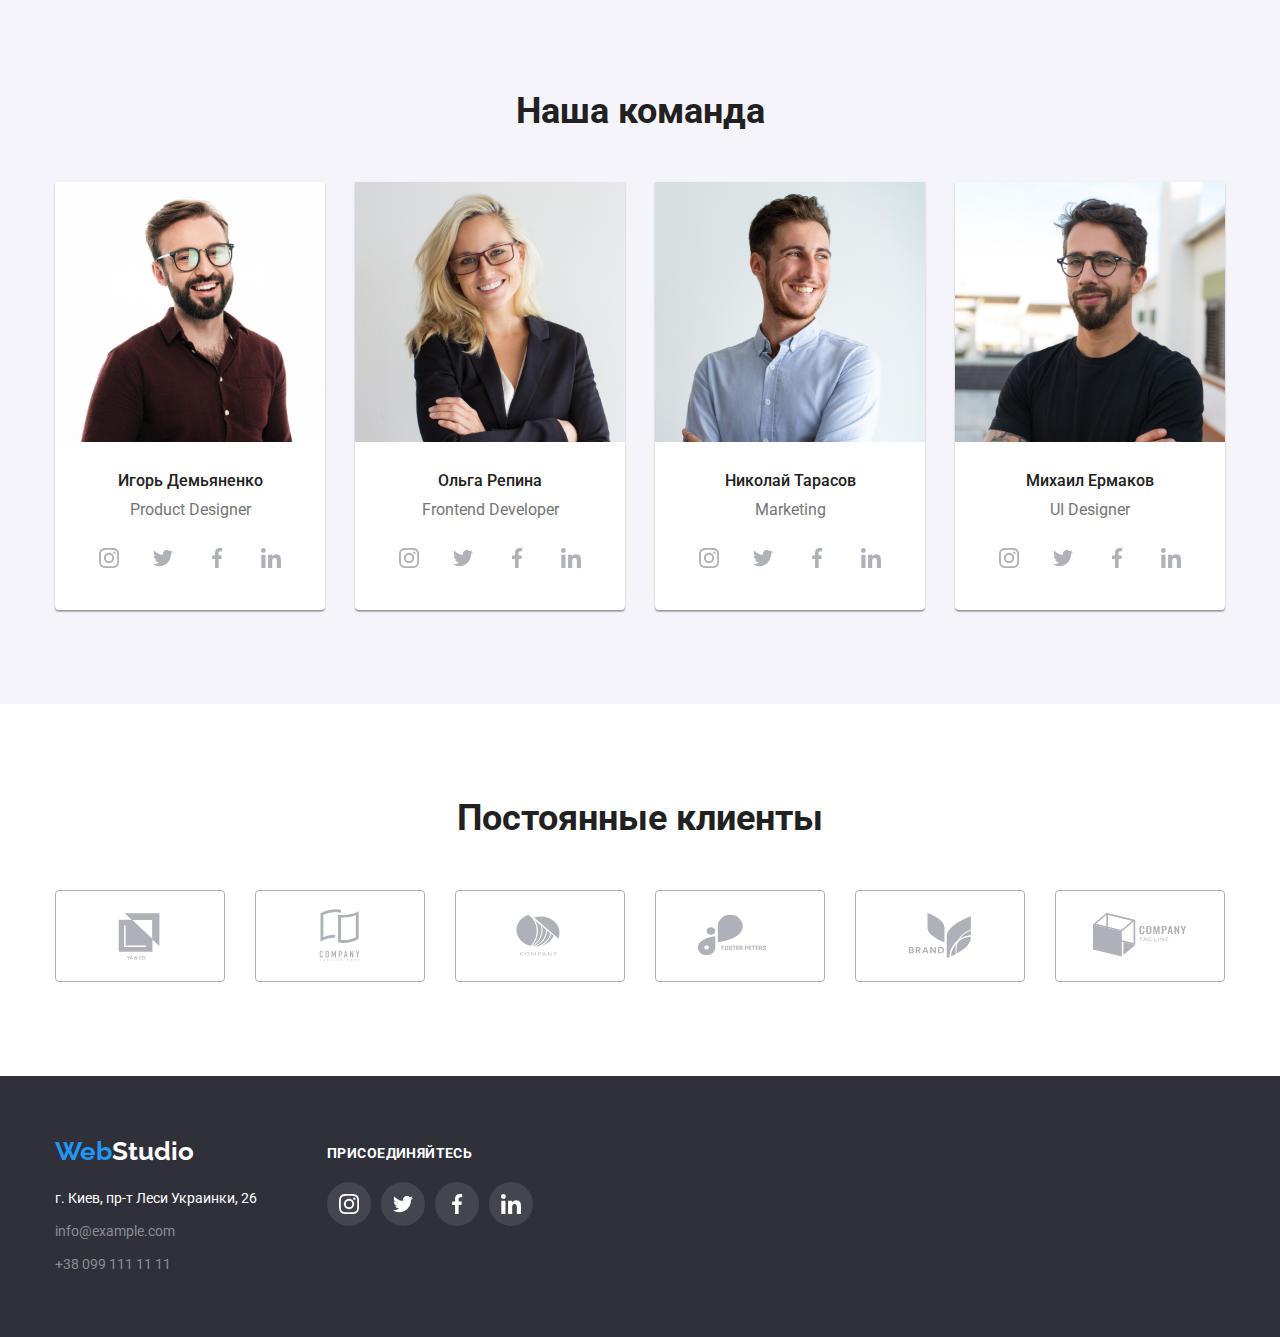
==== commit 6d01345c: "оформила модалку" ====
--- a/index.html
+++ b/index.html
@@ -68,7 +68,7 @@
       <section class="logo-section">
         <div class="container">
           <h1 class="logo-titel">Эффективные решения для вашего бизнеса</h1>
-          <button class="logo-btn btn" type="button">Заказать услугу</button>
+          <button data-modal-open class="logo-btn btn" type="button">Заказать услугу</button>
         </div>
       </section>
 
@@ -456,5 +456,16 @@
         </div>
       </div>
     </footer>
+    <div data-modal class="backdrop is-hiden">
+      <div class="modal">
+        <button data-modal-close class="modal-btn">
+          <svg class="modal-icon">
+            <use width="11" height="11" href="./imeges/icon/icons.svg#icon-vector"></use>
+          </svg>
+        </button>
+      </div>
+    </div>
+    <!--<script src="./js/modal.js"></script>-->
+    <script src="./js/modal.js"></script>
   </body>
 </html>
--- a/css/styles.css
+++ b/css/styles.css
@@ -69,8 +69,8 @@
 }
 /*шапка страницы*/
 .header {
-  padding-top: 24px;
-  padding-bottom: 25px;
+  padding-top: 0px;
+  padding-bottom: 0px; 
   border-bottom: 1px solid #ececec;
   flex-wrap: nowrap;
 }
@@ -112,9 +112,11 @@
 .header-nav {
   color: var(--titel-text-color);
 
-  padding-top: 10px;
-  padding-bottom: 10px;
+  padding-top: 32px;
+  padding-bottom: 32px;
   display: block;
+
+  position: relative;
 
   font-weight: 500;
   text-decoration: none;
@@ -133,6 +135,29 @@
   color: var(--accent-text-color);
 }
 
+.header-nav.header-nav::after{
+  content:"";
+  position: absolute;
+  left: 0px;
+  bottom: 0px;
+  display: block;
+  width: 100%;
+  height: 4px;
+  background-color: var(--accent-text-color);
+
+  opacity: 0;
+  transition: opacity 250ms var(--animation);
+  border-radius: 2px;
+}
+.header-nav:hover::after{
+  opacity: 1;
+  border-radius: 4px;
+}
+.header-nav.current::after{
+  opacity: 1;
+  border-radius: 4px;
+}
+
 /* .heder-contact-list {}*/
  
 
@@ -155,6 +180,8 @@
 .header-contact {
   display: flex;
   align-items: center;
+  padding-top: 32px;
+  padding-bottom: 32px;
   color: var(--primery-text-color);
   text-decoration: none;
   font-weight: 500;
@@ -233,6 +260,77 @@
   background-color: var(--logo-btn-hover);
 }
 
+/* Модальное окно */
+
+.backdrop{
+  position: fixed;
+  top:0;
+  left:0;
+  width: 100%;
+  height: 100%;
+  background-color: rgba(0, 0, 0, 0.2);
+
+  opacity: 1;
+}
+.backdrop.is-hiden {
+  
+  opacity: 0;
+  pointer-events: none; 
+}
+
+.modal{
+  position: absolute;
+  top: 50%;
+  left: 50%;
+  transform: translate(-50%, -50%);
+
+  width: 528px;
+  height: 581px;
+  background-color: var(--main-background-color);
+  
+}
+.modal-btn{
+position: absolute;
+right: 0;
+width: 30px;
+height: 30px;
+border: 1px solid rgba(0, 0, 0, 0.1);
+border-radius: 50%;
+background: #EAEAEA;
+}
+
+.modal-btn:hover
+.modal-btn:focus {
+border: var(--accent-text-color);
+}
+
+.modal-icon{
+  
+  width: 11px;
+  height: 11px;
+}
+/* 
+.backdrop{
+  position: fixed;
+  top:0;
+  left: 0;
+  width: 100%;
+  height: 100%;
+  background-color: rgba(43, 165, 59, 0.06);
+}
+
+.backdrop.is-hidden{
+  opacity: 0;
+  pointer-events: none;
+}
+
+.modal{
+  position: absolute;
+  top: 50%;
+  left: 50%;
+  transform: translate();
+} */
+
 /*Основная часть страници*/
 
 /*Особенности*/
@@ -641,6 +739,14 @@
   margin-bottom: 30px;
 }
 
+.portfolio-section:nth-child(3n) {
+  margin-right: 0;
+}
+
+.portfolio-section:nth-last-child(-n + 3) {
+  margin-bottom: 0;
+}
+
 .portfolio-link {
   display: block;
   text-decoration: none;
@@ -648,20 +754,64 @@
   transition-property: box-shadov;
   transition-duration: 250ms;
   transition-timing-function: var(--animation);
+  
 }
 
 .portfolio-link:hover,
 .portfolio-link:focus{
   box-shadow: 0px 1px 1px rgba(0, 0, 0, 0.12), 0px 4px 4px rgba(0, 0, 0, 0.06), 1px 4px 6px rgba(0, 0, 0, 0.16);
 }
-
-.portfolio-section:nth-child(3n) {
-  margin-right: 0;
-}
-
-.portfolio-section:nth-last-child(-n + 3) {
-  margin-bottom: 0;
-}
+  .portfolio-link:hover .portfolio-thumb::before{
+    transform: translateY(0);
+  }
+
+.portfolio-thumb{
+  position: relative;
+  overflow: hidden;
+}
+.portfolio-thumb::before{
+  display: inline-block;
+  content: "";
+  position: absolute;
+  top: 0;
+  left: 0;
+  width: 100%;
+  height: 100%;
+  background-color: rgba(33, 150, 243, 0.9);
+  transform: translateY(100%);
+  transition: transform 250ms var(--animation);
+ 
+}
+
+.portfolio-overlay{
+    position: absolute;
+    top: 0;
+    left: 0;
+    width: 100%;
+    height: 100%;
+
+    display: flex;
+    justify-content: center;
+    align-items: center;
+         
+    
+    transform: translateY(100%);
+    transition: transform 250ms var(--animation);
+    
+  }
+ 
+ .portfolio-link:hover .portfolio-overlay{
+   transform: translateY(0);
+ }
+
+.portfolio-about{
+padding-left: 24px;
+padding-right: 24px;
+  font-size: 18px;
+  line-height: 1.56;
+color: #D0E9FD;
+}
+
 .portfolio-card {
   border-left: 1px solid var(--border-portfolio);
   border-right: 1px solid var(--border-portfolio);
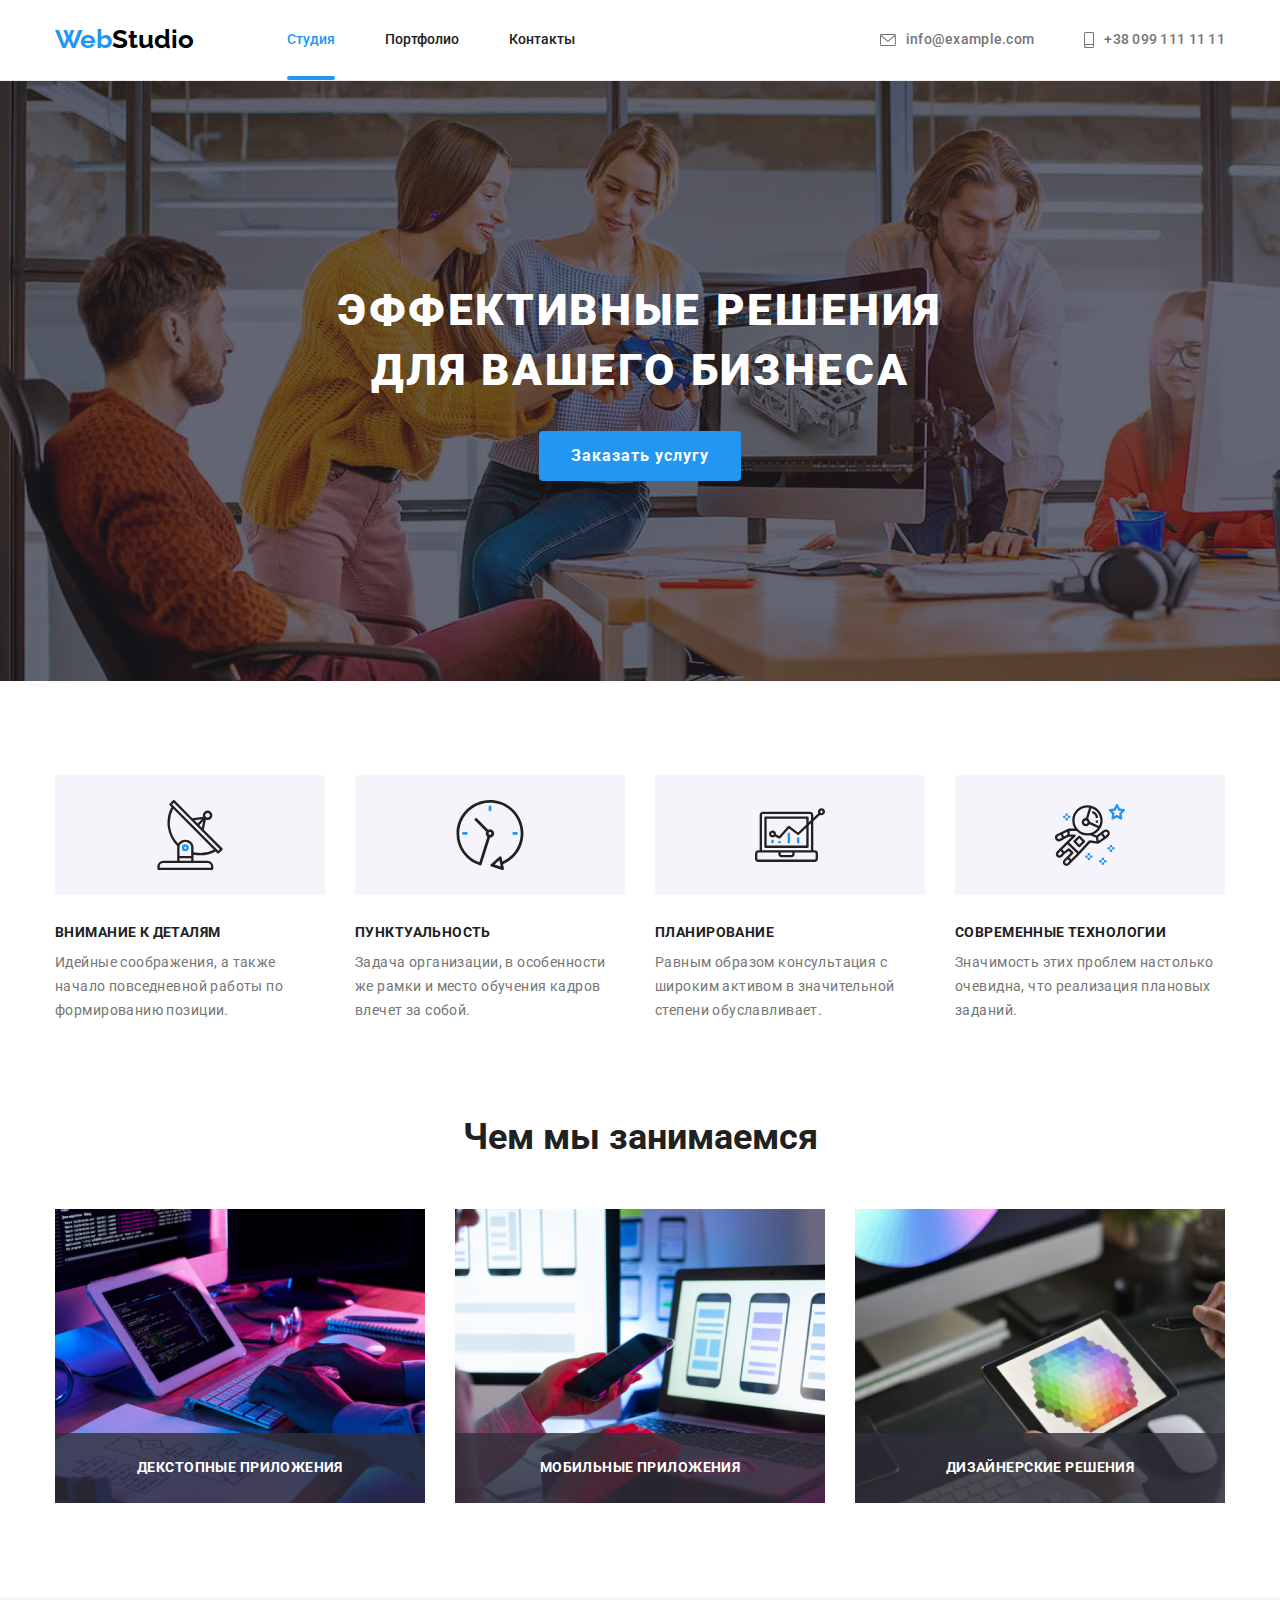
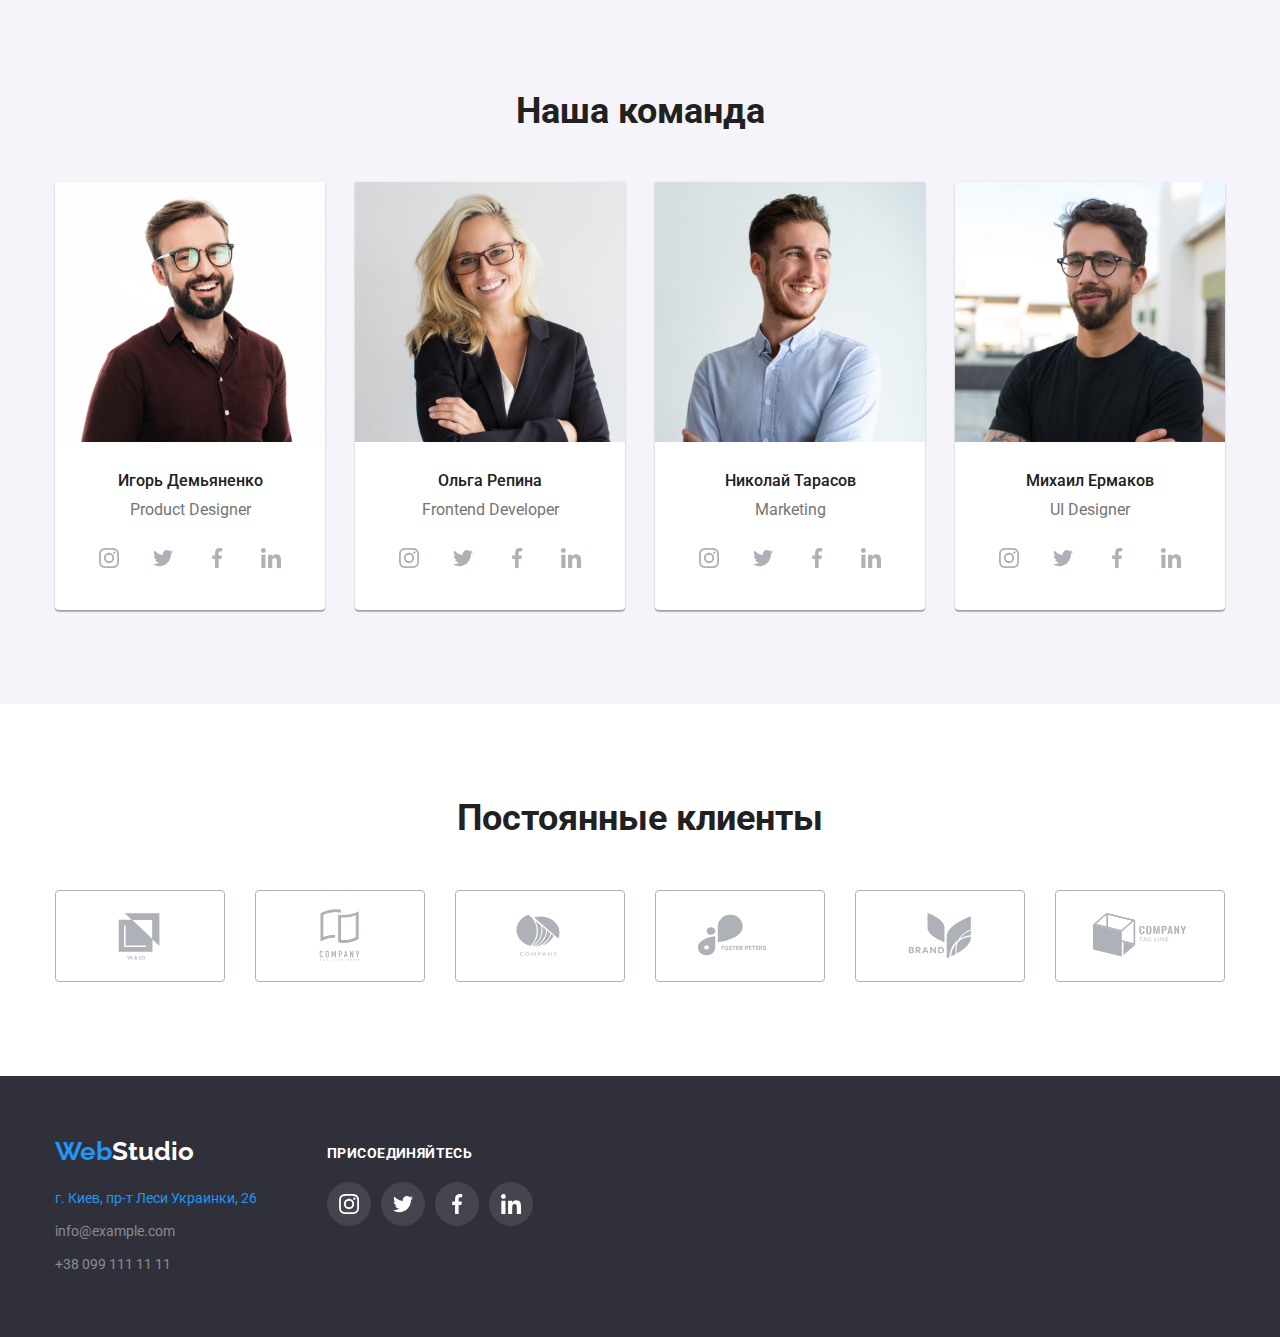
==== commit 29342180: "внесла правки согласно комментариям  ментора" ====
--- a/index.html
+++ b/index.html
@@ -456,7 +456,7 @@
         </div>
       </div>
     </footer>
-    <div data-modal class="backdrop is-hiden">
+    <div data-modal class="backdrop is-hidden">
       <div class="modal">
         <button data-modal-close class="modal-btn">
           <svg class="modal-icon">
--- a/css/styles.css
+++ b/css/styles.css
@@ -260,76 +260,6 @@
   background-color: var(--logo-btn-hover);
 }
 
-/* Модальное окно */
-
-.backdrop{
-  position: fixed;
-  top:0;
-  left:0;
-  width: 100%;
-  height: 100%;
-  background-color: rgba(0, 0, 0, 0.2);
-
-  opacity: 1;
-}
-.backdrop.is-hiden {
-  
-  opacity: 0;
-  pointer-events: none; 
-}
-
-.modal{
-  position: absolute;
-  top: 50%;
-  left: 50%;
-  transform: translate(-50%, -50%);
-
-  width: 528px;
-  height: 581px;
-  background-color: var(--main-background-color);
-  
-}
-.modal-btn{
-position: absolute;
-right: 0;
-width: 30px;
-height: 30px;
-border: 1px solid rgba(0, 0, 0, 0.1);
-border-radius: 50%;
-background: #EAEAEA;
-}
-
-.modal-btn:hover
-.modal-btn:focus {
-border: var(--accent-text-color);
-}
-
-.modal-icon{
-  
-  width: 11px;
-  height: 11px;
-}
-/* 
-.backdrop{
-  position: fixed;
-  top:0;
-  left: 0;
-  width: 100%;
-  height: 100%;
-  background-color: rgba(43, 165, 59, 0.06);
-}
-
-.backdrop.is-hidden{
-  opacity: 0;
-  pointer-events: none;
-}
-
-.modal{
-  position: absolute;
-  top: 50%;
-  left: 50%;
-  transform: translate();
-} */
 
 /*Основная часть страници*/
 
@@ -503,8 +433,7 @@
   height: 44px;
   fill: var(--icon-color);
 
-  transition-property: fill;
-  transition-property: background-color;
+  transition-property: background-color,fill;
   transition-duration: 250ms;
   transition-timing-function: var(--animation);
 }
@@ -539,8 +468,7 @@
     border: 1px solid var(--icon-color);
     border-radius: 4px;
 
-    transition-property: border-color;
-    transition-property: fill;
+    transition-property: fill, border-color;
     transition-duration: 250ms;
     transition-timing-function: var(--animation);
 }
@@ -609,7 +537,7 @@
   margin-bottom: 0px;
 }
 .footer-contact-adress {
-  color: var(--text-color-logo-adres-btn);
+  color: var(--accent-text-color);
   text-decoration: none;
 
   line-height: 1.71;
@@ -694,11 +622,11 @@
 .list-btn {
   display: flex;
   justify-content: center;
+  gap: 8px;
   margin-bottom: 50px;
 }
 
 .filtr-btn {
-  margin-right: 8px;
   padding: 6px 22px;
   letter-spacing: 0.06em;
   border-radius: 4px;
@@ -711,14 +639,14 @@
   cursor: pointer;
   line-height: 1.62;
 
-  transition-property:color ;
+  transition-property:color, background-color, box-shadow ;
   transition-duration: 250ms;
   transition-timing-function: var(--animation);
 }
 .filtr-btn:hover,
 .filtr-btn:focus {
   color: var(--text-color-logo-adres-btn);
-  background: var(--accent-text-color);
+  background-color: var(--accent-text-color);
   box-shadow: 0px 3px 1px rgba(0, 0, 0, 0.1), 0px 1px 2px rgba(0, 0, 0, 0.08), 0px 2px 2px rgba(0, 0, 0, 0.12);
 }
 
@@ -751,7 +679,7 @@
   display: block;
   text-decoration: none;
 
-  transition-property: box-shadov;
+  transition-property: box-shadow;
   transition-duration: 250ms;
   transition-timing-function: var(--animation);
   
@@ -794,7 +722,6 @@
     justify-content: center;
     align-items: center;
          
-    
     transform: translateY(100%);
     transition: transform 250ms var(--animation);
     
@@ -807,9 +734,10 @@
 .portfolio-about{
 padding-left: 24px;
 padding-right: 24px;
-  font-size: 18px;
-  line-height: 1.56;
-color: #D0E9FD;
+font-size: 18px;
+line-height: 1.56;
+letter-spacing: 0.03em;
+color: var(--main-background-color);
 }
 
 .portfolio-card {
@@ -832,4 +760,75 @@
   line-height: 1.87;
 }
 
-
+/* Модальное окно */
+
+.backdrop {
+  position: fixed;
+  top: 0;
+  left: 0;
+  width: 100%;
+  height: 100%;
+  background-color: rgba(0, 0, 0, 0.2);
+
+  opacity: 1;
+}
+
+.backdrop.is-hidden {
+
+  opacity: 0;
+  pointer-events: none;
+}
+
+.modal {
+  position: absolute;
+  top: 50%;
+  left: 50%;
+  transform: translate(-50%, -50%);
+
+  width: 528px;
+  height: 581px;
+  background-color: var(--main-background-color);
+
+}
+
+.modal-btn {
+  position: absolute;
+  right: 0;
+  width: 30px;
+  height: 30px;
+  border: 1px solid rgba(0, 0, 0, 0.1);
+  border-radius: 50%;
+  background: #EAEAEA;
+}
+
+.modal-btn:hover .modal-btn:focus {
+  border: var(--accent-text-color);
+}
+
+.modal-icon {
+
+  width: 11px;
+  height: 11px;
+}
+
+/* 
+.backdrop{
+  position: fixed;
+  top:0;
+  left: 0;
+  width: 100%;
+  height: 100%;
+  background-color: rgba(43, 165, 59, 0.06);
+}
+
+.backdrop.is-hidden{
+  opacity: 0;
+  pointer-events: none;
+}
+
+.modal{
+  position: absolute;
+  top: 50%;
+  left: 50%;
+  transform: translate();
+} */
